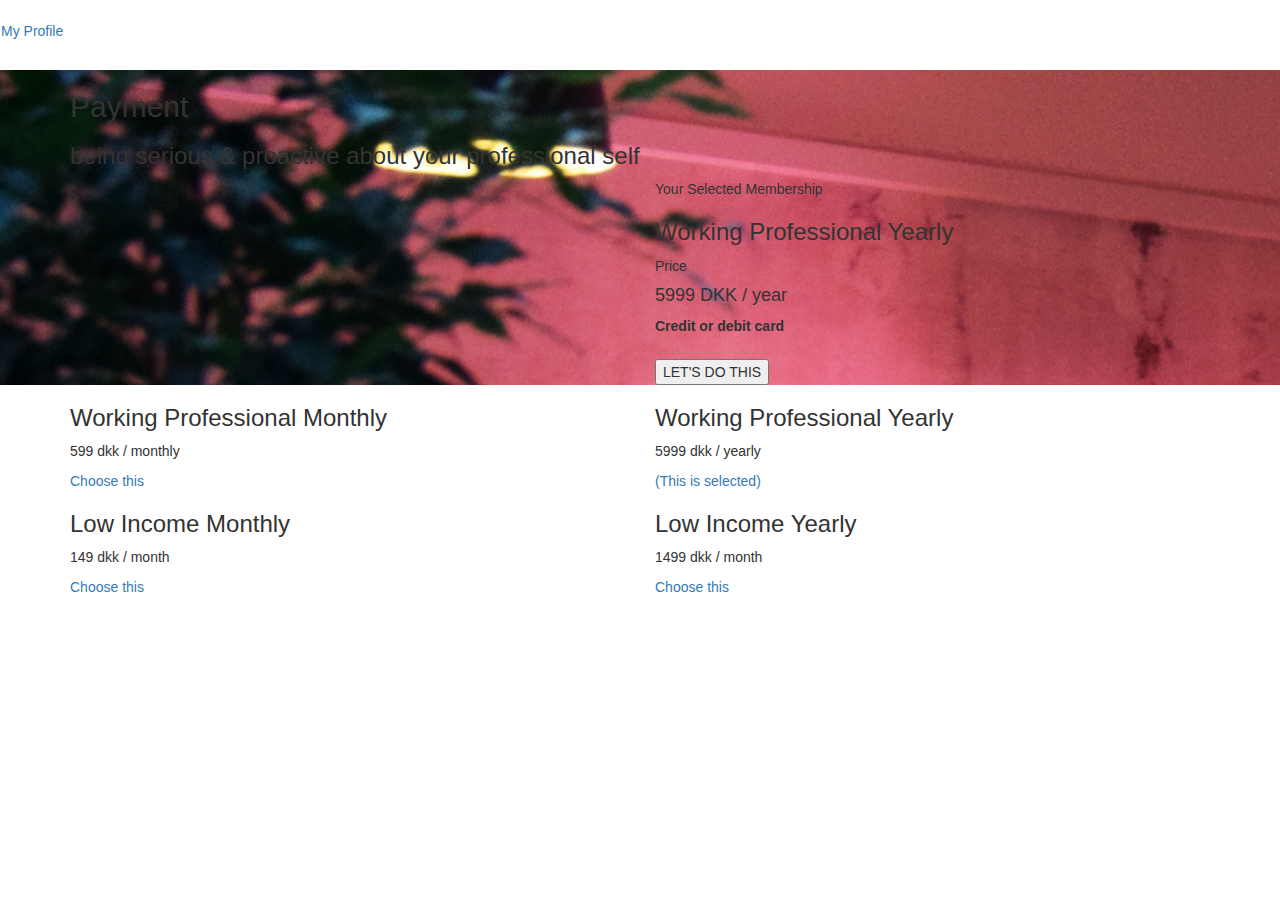
==== membership-payment-cards.html @ b2271e30 "membership cards added. more css updated" ====
<!DOCTYPE html>
<html lang="en">
<head>
  <meta charset="UTF-8">
  <title>Membership Payment</title>

	<link href="https://fonts.googleapis.com/css?family=Comfortaa:300,400,700" rel="stylesheet">
 <link rel="stylesheet" href="https://maxcdn.bootstrapcdn.com/bootstrap/3.3.7/css/bootstrap.min.css">

  <link rel="stylesheet" href="css/styles.css">
  <meta name="viewport" content="width=device-width, initial-scale=1" />
	<meta http-equiv="X-UA-Compatible" content="IE=edge,chrome=1" />
</head>

<body>
		<div class="navbar">
			<div class="navbar-container">
	      <img src="cphux_member_logo_white.png" alt="" id="logo">
	        <div class="navbar-item">
	           <a href="">My Profile</a>
	      	</div>
			</div>
	  </div>

		<div class="sign-up-banner"
		style="background-image: url('images/SignupImage.jpg');">
			<div class="container">
				<div class="row">
					<div class="col-xs-12">
						<h2 class="signup-banner-text white">Payment</h2>
						<h3 class="white">being serious & proactive about your professional self</h3>
					</div>
				</div>
				<!-- End of  -->
					<div class="row">
	 					 <div class="col-xs-12 col-sm-6 col-sm-offset-6">
	 					 		<div class="banner-content">
				 					<div class="signup-form-box">
				 						<p class="bold">Your Selected Membership</p>
				 					 		<h3 class="purple bold">Working Professional Yearly</h3>
				 						<p class="bold">Price</p>
				 						<h4 class="margin-bottom-30px">5999 DKK / year</h4>
<!-- start of bootstrap form -->
								<form action="." method="post" id="payment-form">
							    <div class="form-row">
							      <label class="margin-bottom-30px" for="card-element">
							        Credit or debit card
							      </label>
							      <div id="card-element" class="StripeElement StripeElement--empty"><div class="__PrivateStripeElement" style="margin: 0px !important; padding: 0px !important; border: none !important; display: block !important; background: transparent !important; position: relative !important; opacity: 1 !important;"><iframe frameborder="0" allowtransparency="true" scrolling="no" name="__privateStripeFrame3" allowpaymentrequest="true" src="https://js.stripe.com/v3/elements-inner-card-8a434729e4eb82355db4882974049278.html#style[base][color]=%2332325d&amp;style[base][lineHeight]=18px&amp;style[base][fontFamily]=%22Helvetica+Neue%22%2C+Helvetica%2C+sans-serif&amp;style[base][fontSmoothing]=antialiased&amp;style[base][fontSize]=16px&amp;style[base][::placeholder][color]=%23aab7c4&amp;style[invalid][color]=%23fa755a&amp;style[invalid][iconColor]=%23fa755a&amp;componentName=card&amp;wait=false&amp;rtl=false&amp;features[noop]=false&amp;origin=https%3A%2F%2Fstripe.com&amp;referrer=https%3A%2F%2Fstripe.com%2Fdocs%2Fstripe-js%2Felements%2Fquickstart&amp;controllerId=__privateStripeController0" title="Secure payment input frame" style="border: none !important; margin: 0px !important; padding: 0px !important; width: 1px !important; min-width: 100% !important; overflow: hidden !important; display: block !important; height: 18px;">

							      </iframe><input class="__PrivateStripeElement-input" aria-hidden="true" style="border: none !important; display: block !important; position: absolute !important; height: 1px !important; top: 0px !important; left: 0px !important; padding: 0px !important; margin: 0px !important; width: 100% !important; opacity: 0 !important; background: transparent !important; pointer-events: none !important; font-size: 16px !important;"><input class="__PrivateStripeElement-safariInput" aria-hidden="true" tabindex="-1" style="border: none !important; display: block !important; position: absolute !important; height: 1px !important; top: 0px !important; left: 0px !important; padding: 0px !important; margin: 0px !important; width: 100% !important; opacity: 0 !important; background: transparent !important; pointer-events: none !important; font-size: 16px !important;"></div>
							    </div>

							      <!-- Used to display form errors. -->
							      <div id="card-errors" role="alert"></div>
							    </div>
						    	<button class="button-3">LET'S DO THIS</button>
						  	</form>
<!-- end of bootstrap form -->
				 					</div>
								</div>
						</div>
				</div>
				<!-- end of row with membership card -->
			</div>
			<!-- end of container first bootstrap container -->
		</div>


	<div class="card-wrapper background-gradient">
		<div class="container">

				<div class="row">
			    <div class="col-xs-12 col-md-6">
						<div class="card">
								<h3 class="purple bold">Working Professional Monthly</h3>
									<p>599 dkk / monthly</p>
									<a href="/memberships/payment/Working-professionals-monthly"><div class="button-4">Choose this</div></a>
						</div>
			    </div>

			    <div class="col-xs-12 col-md-6">
						<div class="card-active">
								<h3 class="purple bold">Working Professional Yearly</h3>
									<p>5999 dkk / yearly</p>

									<a href="/memberships/payment/Working-professionals-yearly">
										<div class="button-4-selected">(This is selected)</div></a>

						</div>
			    </div>
				</div>

				<div class="row">
			    <div class="col-xs-12 col-md-6">
						<div class="card">
								<h3 class="purple bold">Low Income Monthly</h3>
									<p>149 dkk / month</p>
									<a href="/memberships/payment/Low-income-monthly"><div class="button-4">Choose this</div></a>

						</div>
			    </div>

			    <div class="col-xs-12 col-md-6">
						<div class="card">
								<h3 class="purple bold">Low Income Yearly</h3>
									<p>1499 dkk / month</p>

								<a href="/memberships/payment/Low-income-yearly">
									<div class="button-4">Choose this</div>
								</a>
						</div>
			    </div>
				</div>

			</div>
	</div>

</body>

<!-- 	<div class="card-wrapper background-gradient">
		<div class="container">

				<div class="row">
			    <div class="col-xs-12">
						<div class="card">
								<h3 class="purple bold">Working Professional Monthly</h3>
									<p>599 dkk / monthly</p>
									<a href="/memberships/payment/Working-professionals-monthly"><div class="button-4">Choose this</div></a>
						</div>
			    </div>
				</div>

				<div class="row">
			    <div class="col-xs-12">
						<div class="card">
								<h3 class="purple bold">Working Professional Yearly</h3>
									<p>5999 dkk / yearly</p>

									<a href="/memberships/payment/Working-professionals-yearly">
										<div class="button-4">Choose this</div></a>

						</div>
			    </div>
				</div>

				<div class="row">
			    <div class="col-xs-12">
						<div class="card">
								<h3 class="purple bold">Low Income Monthly</h3>
									<p>149 dkk / month</p>
									<a href="/memberships/payment/Low-income-monthly"><div class="button-4">Choose this</div></a>

						</div>
			    </div>
				</div>

				<div class="row">
			    <div class="col-xs-12">
						<div class="card">
								<h3 class="purple bold">Low Income Yearly</h3>
									<p>1499 dkk / month</p>

								<a href="/memberships/payment/Low-income-yearly">
									<div class="button-4">Choose this</div>
								</a>
						</div>
			    </div>
				</div>

			</div>
	</div> -->


<!-- 4 cards -->
<!-- <div class="card-wrapper background-gradient">
			<div class="container">
					<div class="row">
				    <div class="col-xs-12 col-sm-3">
							<div class="card">
									<h4 class="purple">Working Professional</h4>
									<p class="bold">MONTHLY</p class="bold">
										<p>599 dkk / month</p>
										<div class="button-2">Choose this</div>

							</div>
				    </div>
				    <div class="col-xs-12 col-sm-3">
							<div class="card"></div>
				    </div>
				    <div class="col-xs-12 col-sm-3">
							<div class="card"></div>
				    </div>
				    <div class="col-xs-12 col-sm-3">
							<div class="card"></div>
				    </div>
		  		</div>
				</div>
</div>
 -->
---- css/styles.css ----
@import url("Components/navbar.css");
@import url("Components/signup.css");
@import url("Components/typography.css");
@import url("Components/cards.css");
@import url("Components/banner.css");
@import url("Components/buttons.css");
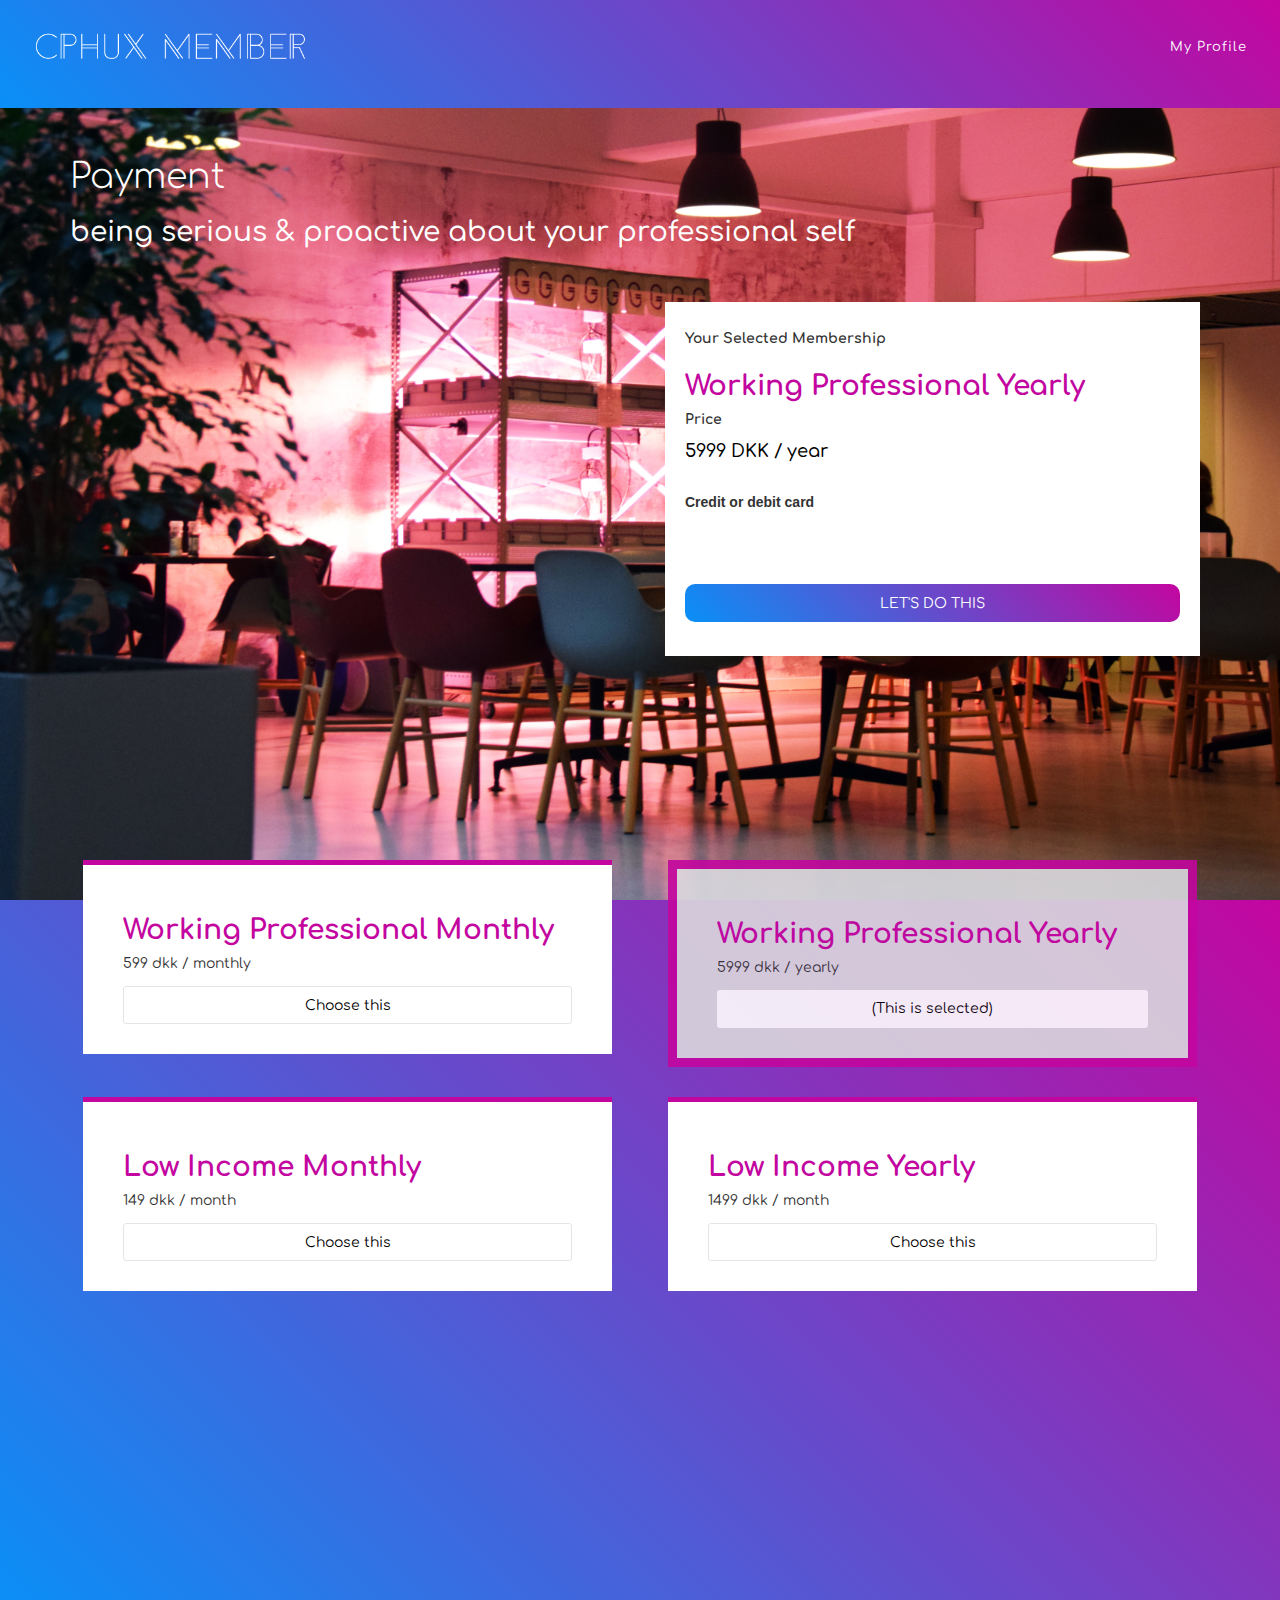
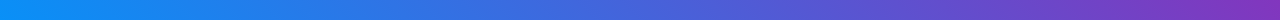
==== commit 0339d617: "created sighup-questionaire, updated all css files" ====
--- a/membership-payment-cards.html
+++ b/membership-payment-cards.html
@@ -15,7 +15,7 @@
 <body>
 		<div class="navbar">
 			<div class="navbar-container">
-	      <img src="cphux_member_logo_white.png" alt="" id="logo">
+	      <img src="images/cphux_member_logo_white.png" alt="" id="logo">
 	        <div class="navbar-item">
 	           <a href="">My Profile</a>
 	      	</div>
--- a/css/styles.css
+++ b/css/styles.css
@@ -1,6 +1,7 @@
-@import url("Components/navbar.css");
-@import url("Components/signup.css");
-@import url("Components/typography.css");
-@import url("Components/cards.css");
-@import url("Components/banner.css");
-@import url("Components/buttons.css");
+@import url("components/navbar.css");
+@import url("components/typography.css");
+@import url("components/cards.css");
+@import url("components/banners.css");
+@import url("components/buttons.css");
+@import url("components/forms.css");
+@import url("components/general.css");
